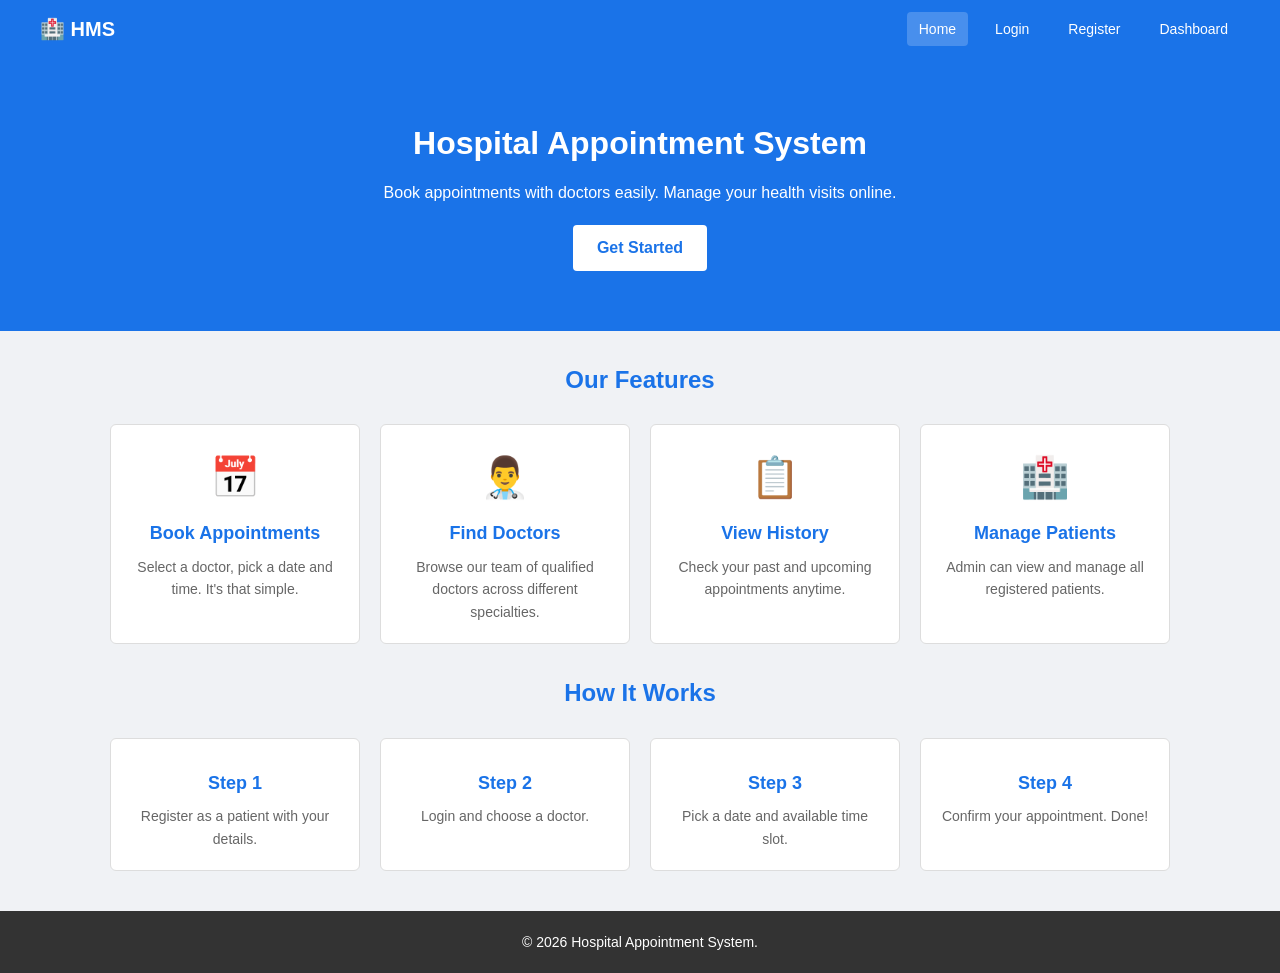
==== hospital-system/index.html @ 8d6b9597 "Add files via upload" ====
<!DOCTYPE html>
<html lang="en">
<head>
    <meta charset="UTF-8">
    <meta name="viewport" content="width=device-width, initial-scale=1.0">
    <title>Hospital Appointment System</title>
    <link rel="stylesheet" href="css/styles.css">
</head>
<body>

    <!-- Header -->
    <header class="header">
        <nav class="navbar">
            <div class="logo">🏥 HMS</div>
            <div class="nav-links">
                <a href="index.html" class="active">Home</a>
                <a href="login.html">Login</a>
                <a href="register.html">Register</a>
                <a href="dashboard.html">Dashboard</a>
            </div>
        </nav>
    </header>

    <!-- Hero -->
    <section class="hero">
        <h1>Hospital Appointment System</h1>
        <p>Book appointments with doctors easily. Manage your health visits online.</p>
        <a href="register.html" class="btn">Get Started</a>
    </section>

    <!-- Features -->
    <section class="section">
        <h2>Our Features</h2>
        <div class="cards">
            <div class="card">
                <div class="icon">📅</div>
                <h3>Book Appointments</h3>
                <p>Select a doctor, pick a date and time. It's that simple.</p>
            </div>
            <div class="card">
                <div class="icon">👨‍⚕️</div>
                <h3>Find Doctors</h3>
                <p>Browse our team of qualified doctors across different specialties.</p>
            </div>
            <div class="card">
                <div class="icon">📋</div>
                <h3>View History</h3>
                <p>Check your past and upcoming appointments anytime.</p>
            </div>
            <div class="card">
                <div class="icon">🏥</div>
                <h3>Manage Patients</h3>
                <p>Admin can view and manage all registered patients.</p>
            </div>
        </div>
    </section>

    <!-- How It Works -->
    <section class="section">
        <h2>How It Works</h2>
        <div class="cards">
            <div class="card">
                <h3>Step 1</h3>
                <p>Register as a patient with your details.</p>
            </div>
            <div class="card">
                <h3>Step 2</h3>
                <p>Login and choose a doctor.</p>
            </div>
            <div class="card">
                <h3>Step 3</h3>
                <p>Pick a date and available time slot.</p>
            </div>
            <div class="card">
                <h3>Step 4</h3>
                <p>Confirm your appointment. Done!</p>
            </div>
        </div>
    </section>

    <!-- Footer -->
    <footer class="footer">
        <p>&copy; 2026 Hospital Appointment System.</p>
    </footer>

    <script src="js/app.js"></script>
</body>
</html>
---- hospital-system/css/styles.css ----
/* ===== Hospital Appointment System ===== */

/* --- Reset --- */
* {
    margin: 0;
    padding: 0;
    box-sizing: border-box;
}

body {
    font-family: Arial, Helvetica, sans-serif;
    background-color: #f0f2f5;
    color: #333;
    line-height: 1.6;
}

a {
    text-decoration: none;
    color: inherit;
}

ul {
    list-style: none;
}

/* --- Header / Navbar --- */
.header {
    background-color: #1a73e8;
    color: white;
    padding: 12px 20px;
    position: sticky;
    top: 0;
    z-index: 100;
}

.navbar {
    display: flex;
    justify-content: space-between;
    align-items: center;
    max-width: 1200px;
    margin: 0 auto;
}

.navbar .logo {
    font-size: 20px;
    font-weight: bold;
}

.navbar .nav-links {
    display: flex;
    gap: 15px;
}

.navbar .nav-links a {
    color: white;
    padding: 6px 12px;
    border-radius: 4px;
    font-size: 14px;
}

.navbar .nav-links a:hover,
.navbar .nav-links a.active {
    background-color: rgba(255, 255, 255, 0.2);
}

.hamburger {
    display: none;
    font-size: 24px;
    background: none;
    border: none;
    color: white;
    cursor: pointer;
}

/* --- Hero Section --- */
.hero {
    background-color: #1a73e8;
    color: white;
    text-align: center;
    padding: 60px 20px;
}

.hero h1 {
    font-size: 32px;
    margin-bottom: 10px;
}

.hero p {
    font-size: 16px;
    margin-bottom: 20px;
    max-width: 600px;
    margin-left: auto;
    margin-right: auto;
}

.hero .btn {
    display: inline-block;
    padding: 10px 24px;
    background-color: white;
    color: #1a73e8;
    border-radius: 4px;
    font-size: 16px;
    font-weight: bold;
}

.hero .btn:hover {
    background-color: #e8eaed;
}

/* --- Sections --- */
.section {
    max-width: 1100px;
    margin: 30px auto;
    padding: 0 20px;
}

.section h2 {
    text-align: center;
    margin-bottom: 25px;
    font-size: 24px;
    color: #1a73e8;
}

/* --- Cards / Features --- */
.cards {
    display: grid;
    grid-template-columns: repeat(auto-fit, minmax(250px, 1fr));
    gap: 20px;
}

.card {
    background: white;
    border: 1px solid #ddd;
    border-radius: 6px;
    padding: 20px;
    text-align: center;
}

.card h3 {
    margin: 10px 0 8px;
    font-size: 18px;
    color: #1a73e8;
}

.card p {
    font-size: 14px;
    color: #666;
}

.card .icon {
    font-size: 40px;
    color: #1a73e8;
}

/* --- Footer --- */
.footer {
    background-color: #333;
    color: white;
    text-align: center;
    padding: 20px;
    margin-top: 40px;
    font-size: 14px;
}

/* --- Buttons --- */
.btn {
    display: inline-block;
    padding: 8px 20px;
    border: none;
    border-radius: 4px;
    cursor: pointer;
    font-size: 14px;
    text-align: center;
}

.btn-primary {
    background-color: #1a73e8;
    color: white;
}

.btn-primary:hover {
    background-color: #1557b0;
}

.btn-danger {
    background-color: #dc3545;
    color: white;
}

.btn-danger:hover {
    background-color: #c82333;
}

.btn-success {
    background-color: #28a745;
    color: white;
}

.btn-success:hover {
    background-color: #218838;
}

.btn-secondary {
    background-color: #6c757d;
    color: white;
}

.btn-sm {
    padding: 5px 10px;
    font-size: 12px;
}

/* --- Forms --- */
.form-container {
    max-width: 500px;
    margin: 30px auto;
    background: white;
    padding: 30px;
    border: 1px solid #ddd;
    border-radius: 6px;
}

.form-container h2 {
    text-align: center;
    margin-bottom: 20px;
    color: #1a73e8;
}

.form-group {
    margin-bottom: 15px;
}

.form-group label {
    display: block;
    margin-bottom: 5px;
    font-weight: bold;
    font-size: 14px;
    color: #333;
}

.form-group input,
.form-group select,
.form-group textarea {
    width: 100%;
    padding: 8px 12px;
    border: 1px solid #ccc;
    border-radius: 4px;
    font-size: 14px;
}

.form-group input:focus,
.form-group select:focus {
    border-color: #1a73e8;
    outline: none;
}

.form-group .error {
    color: #dc3545;
    font-size: 12px;
    margin-top: 4px;
    display: none;
}

.form-group input.invalid {
    border-color: #dc3545;
}

.form-row {
    display: flex;
    gap: 15px;
}

.form-row .form-group {
    flex: 1;
}

/* --- Tables --- */
.table-container {
    max-width: 1100px;
    margin: 20px auto;
    padding: 0 20px;
}

.table-container h2 {
    margin-bottom: 15px;
    color: #1a73e8;
}

.table-header {
    display: flex;
    justify-content: space-between;
    align-items: center;
    margin-bottom: 15px;
    flex-wrap: wrap;
    gap: 10px;
}

.table-header input {
    padding: 8px 12px;
    border: 1px solid #ccc;
    border-radius: 4px;
    font-size: 14px;
}

table {
    width: 100%;
    border-collapse: collapse;
    background: white;
    border: 1px solid #ddd;
    border-radius: 6px;
    overflow: hidden;
}

table th,
table td {
    padding: 10px 12px;
    text-align: left;
    border-bottom: 1px solid #eee;
    font-size: 14px;
}

table th {
    background-color: #1a73e8;
    color: white;
    font-weight: bold;
}

table tr:hover {
    background-color: #f5f5f5;
}

table td .btn {
    margin-right: 5px;
}

/* --- Stats Cards (Dashboard) --- */
.stats {
    display: grid;
    grid-template-columns: repeat(auto-fit, minmax(200px, 1fr));
    gap: 15px;
    margin-bottom: 25px;
}

.stat-card {
    background: white;
    border: 1px solid #ddd;
    border-radius: 6px;
    padding: 20px;
    text-align: center;
}

.stat-card h3 {
    font-size: 28px;
    color: #1a73e8;
    margin-bottom: 5px;
}

.stat-card p {
    font-size: 14px;
    color: #666;
}

/* --- Layout with Sidebar --- */
.layout {
    display: flex;
    min-height: calc(100vh - 50px);
}

.sidebar {
    width: 220px;
    background-color: #2c3e50;
    color: white;
    padding-top: 15px;
    flex-shrink: 0;
}

.sidebar h3 {
    padding: 10px 20px;
    font-size: 14px;
    color: #aaa;
    text-transform: uppercase;
}

.sidebar ul li a {
    display: block;
    padding: 10px 20px;
    font-size: 14px;
    color: white;
}

.sidebar ul li a:hover,
.sidebar ul li a.active {
    background-color: #1a73e8;
}

.main-content {
    flex: 1;
    padding: 20px;
}

/* --- Tab Buttons --- */
.tabs {
    display: flex;
    margin-bottom: 20px;
    border-bottom: 2px solid #ddd;
}

.tab-btn {
    padding: 10px 20px;
    background: none;
    border: none;
    cursor: pointer;
    font-size: 14px;
    font-weight: bold;
    color: #666;
    border-bottom: 2px solid transparent;
    margin-bottom: -2px;
}

.tab-btn.active {
    color: #1a73e8;
    border-bottom-color: #1a73e8;
}

.tab-content {
    display: none;
}

.tab-content.active {
    display: block;
}

/* --- Modal --- */
.modal-overlay {
    display: none;
    position: fixed;
    top: 0;
    left: 0;
    width: 100%;
    height: 100%;
    background: rgba(0, 0, 0, 0.5);
    z-index: 200;
    justify-content: center;
    align-items: center;
}

.modal-overlay.active {
    display: flex;
}

.modal {
    background: white;
    border-radius: 6px;
    padding: 25px;
    width: 90%;
    max-width: 500px;
    max-height: 80vh;
    overflow-y: auto;
}

.modal h2 {
    margin-bottom: 15px;
    color: #1a73e8;
}

.modal .btn {
    margin-top: 10px;
}

/* --- Time Slots --- */
.time-slots {
    display: grid;
    grid-template-columns: repeat(auto-fill, minmax(100px, 1fr));
    gap: 8px;
    margin-top: 8px;
}

.time-slot {
    padding: 8px;
    border: 1px solid #ccc;
    border-radius: 4px;
    text-align: center;
    cursor: pointer;
    font-size: 13px;
    background: white;
}

.time-slot:hover {
    border-color: #1a73e8;
}

.time-slot:has(input:checked) {
    background-color: #1a73e8;
    color: white;
    border-color: #1a73e8;
}

.time-slot.booked {
    background-color: #eee;
    color: #999;
    cursor: not-allowed;
}

/* --- Alert / Message --- */
.alert {
    padding: 10px 15px;
    border-radius: 4px;
    margin-bottom: 15px;
    font-size: 14px;
}

.alert-success {
    background-color: #d4edda;
    color: #155724;
    border: 1px solid #c3e6cb;
}

.alert-error {
    background-color: #f8d7da;
    color: #721c24;
    border: 1px solid #f5c6cb;
}

/* --- Badge --- */
.badge {
    display: inline-block;
    padding: 3px 8px;
    border-radius: 12px;
    font-size: 12px;
    font-weight: bold;
}

.badge-success {
    background-color: #d4edda;
    color: #155724;
}

.badge-warning {
    background-color: #fff3cd;
    color: #856404;
}

.badge-danger {
    background-color: #f8d7da;
    color: #721c24;
}

.badge-info {
    background-color: #d1ecf1;
    color: #0c5460;
}

/* --- Mobile Responsive --- */
@media (max-width: 768px) {
    .hamburger {
        display: block;
    }

    .navbar .nav-links {
        display: none;
        position: absolute;
        top: 50px;
        left: 0;
        right: 0;
        background-color: #1a73e8;
        flex-direction: column;
        padding: 10px;
    }

    .navbar .nav-links.show {
        display: flex;
    }

    .hero h1 {
        font-size: 24px;
    }

    .navbar {
        align-items: flex-start;
        gap: 10px;
    }

    .navbar .nav-links {
        display: flex;
        flex-wrap: wrap;
        justify-content: flex-end;
        gap: 4px;
    }

    .navbar .nav-links a {
        padding: 5px 7px;
        font-size: 13px;
    }

    .layout {
        flex-direction: column;
    }

    .sidebar,
    .sidebar.show {
        display: block;
        width: 100%;
        padding-top: 0;
    }

    .sidebar ul {
        display: flex;
        flex-wrap: wrap;
    }

    .sidebar ul li {
        flex: 1 1 180px;
    }

    .table-header {
        flex-direction: column;
        align-items: stretch;
    }

    .form-row {
        flex-direction: column;
    }

    table {
        display: block;
        overflow-x: auto;
        white-space: nowrap;
    }

    .main-content {
        padding: 15px 10px;
    }

    .form-container {
        margin: 20px 10px;
        padding: 20px;
    }
}
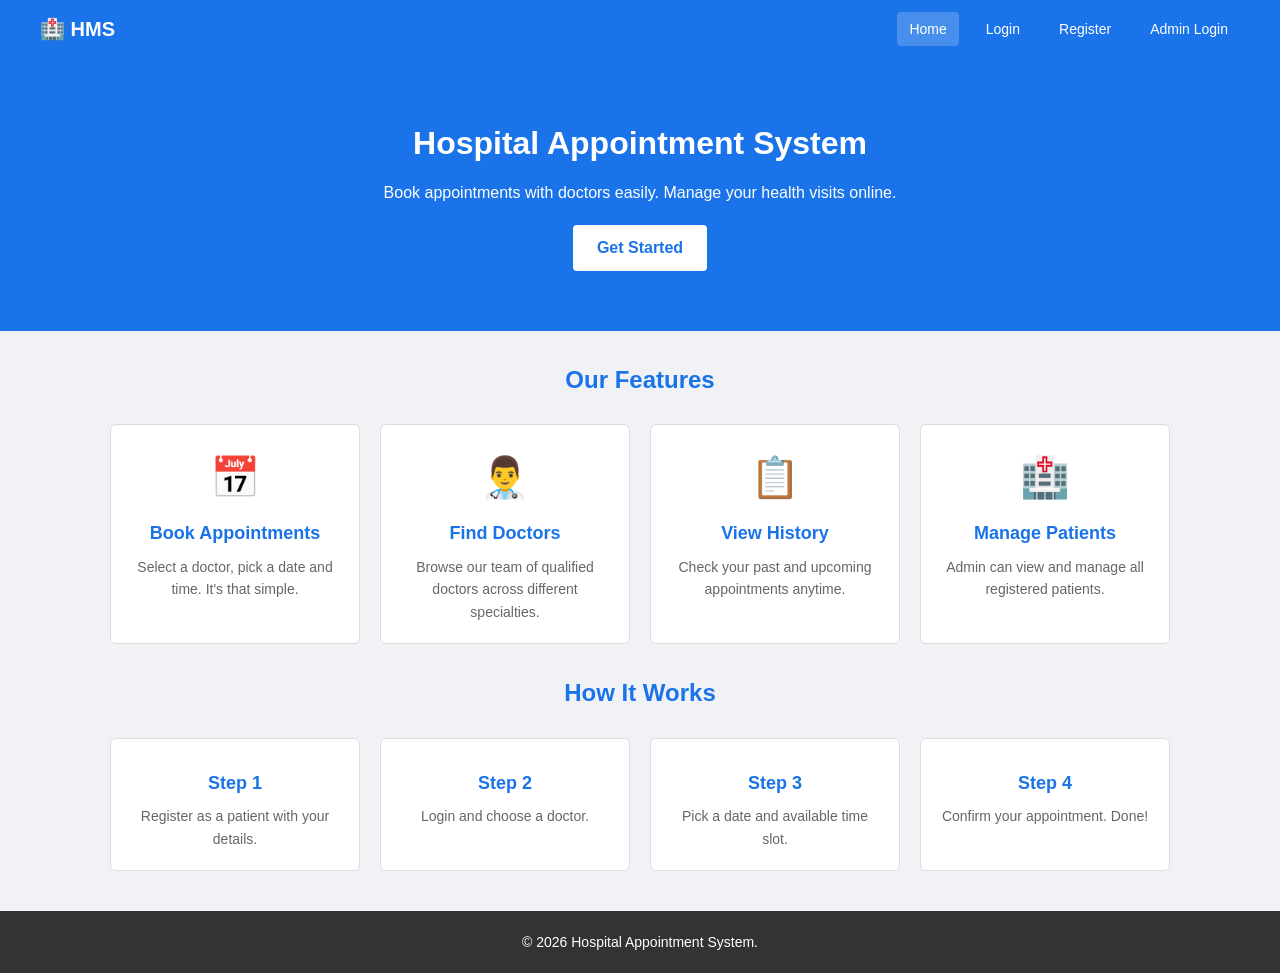
==== commit 7151079e: "Add files via upload" ====
--- a/hospital-system/index.html
+++ b/hospital-system/index.html
@@ -14,9 +14,9 @@
             <div class="logo">🏥 HMS</div>
             <div class="nav-links">
                 <a href="index.html" class="active">Home</a>
-                <a href="login.html">Login</a>
-                <a href="register.html">Register</a>
-                <a href="dashboard.html">Dashboard</a>
+                <a href="login.php">Login</a>
+                <a href="register.php">Register</a>
+                <a href="admin/login.php">Admin Login</a>
             </div>
         </nav>
     </header>
@@ -25,7 +25,7 @@
     <section class="hero">
         <h1>Hospital Appointment System</h1>
         <p>Book appointments with doctors easily. Manage your health visits online.</p>
-        <a href="register.html" class="btn">Get Started</a>
+        <a href="register.php" class="btn">Get Started</a>
     </section>
 
     <!-- Features -->
